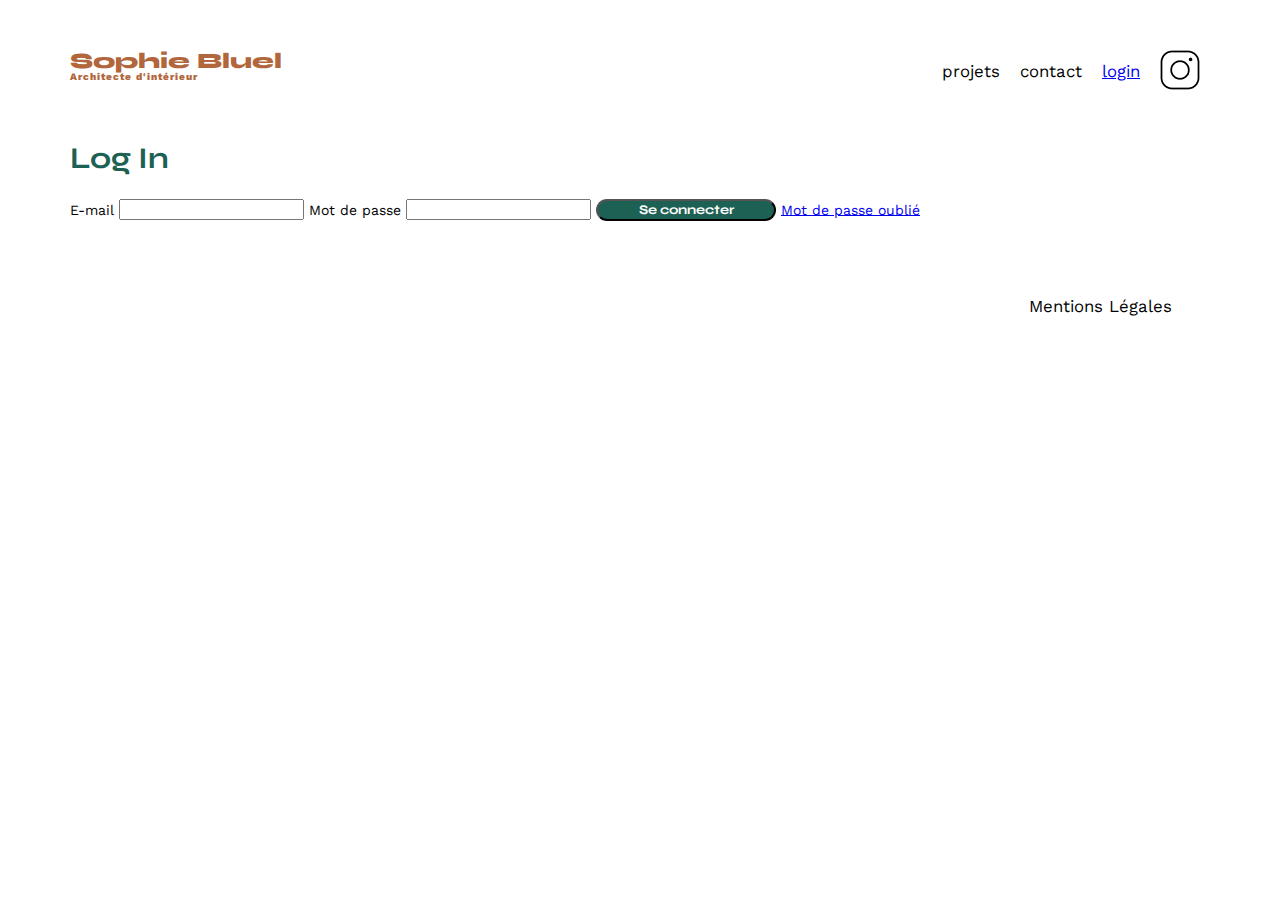
==== FrontEnd/connexion.html @ 97d18412 "Creation et integration de la page de connexion en html et css" ====
<!DOCTYPE html>
<html lang="en">
<head>
    <meta charset="UTF-8">
    <meta name="viewport" content="width=device-width, initial-scale=1.0">
    <title>Login page</title>
    <link rel="preconnect" href="https://fonts.googleapis.com">
	<link rel="preconnect" href="https://fonts.gstatic.com" crossorigin>
	<link href="https://fonts.googleapis.com/css2?family=Syne:wght@700;800&family=Work+Sans&display=swap" rel="stylesheet">
	<meta name="description" content="">
	<link rel="stylesheet" href="./assets/style.css">
    <script type="module" src="./assets/connexion.js"></script>
</head>
<body>
    <div class="main-container-page-connexion">
        <header>
            <h1>Sophie Bluel <span>Architecte d'intérieur</span></h1>
            <nav>
                <ul>
                    <li>projets</li>
                    <li>contact</li>
                    <li><a href="connexion.html">login</a></li>
                    <li><img src="./assets/icons/instagram.png" alt="Instagram"></li>
                </ul>
            </nav>
        </header>
        <section class="connexion">
            <h2>Log In</h2>
            <form novalidate class="login">
                <label for="email">E-mail</label>
                <input type="email" name="email" id="email" required>
                <label id="label-password" for="password">Mot de passe</label>
                <input type="password" name="password" id="password" required>
                <input id="btn-connexion" type="submit" value="Se connecter">
                <a href="#">Mot de passe oublié</a>
            </form>
        </section>
    </div>
    <footer>
        <nav>
            <ul>
                <li>Mentions Légales</li>
            </ul>
        </nav>
    </footer>
</body>
</html>
---- FrontEnd/assets/style.css ----
/* http://meyerweb.com/eric/tools/css/reset/
   v2.0 | 20110126
   License: none (public domain)
*/

html, body, div, span, applet, object, iframe,
h1, h2, h3, h4, h5, h6, p, blockquote, pre,
a, abbr, acronym, address, big, cite, code,
del, dfn, em, img, ins, kbd, q, s, samp,
small, strike, strong, sub, sup, tt, var,
b, u, i, center,
dl, dt, dd, ol, ul, li,
fieldset, form, label, legend,
table, caption, tbody, tfoot, thead, tr, th, td,
article, aside, canvas, details, embed,
figure, figcaption, footer, header, hgroup,
menu, nav, output, ruby, section, summary,
time, mark, audio, video {
	margin: 0;
	padding: 0;
	border: 0;
	font-size: 100%;
	font: inherit;
	vertical-align: baseline;
}
/* HTML5 display-role reset for older browsers */
article, aside, details, figcaption, figure,
footer, header, hgroup, menu, nav, section {
	display: block;
}
body {
	line-height: 1;
}
ol, ul {
	list-style: none;
}
blockquote, q {
	quotes: none;
}
blockquote:before, blockquote:after,
q:before, q:after {
	content: '';
	content: none;
}
table {
	border-collapse: collapse;
	border-spacing: 0;
}
/** end reset css**/
body {
	max-width: 1140px;
	margin:auto;
	font-family: 'Work Sans' ;
	font-size: 14px;
}
header {
	display: flex;
	justify-content: space-between;
	margin: 50px 0
}
section {
	margin: 50px 0
}

h1{
	display: flex;
	flex-direction: column;
	font-family: 'Syne';
	font-size: 22px;
	font-weight: 800;
	color: #B1663C
}

h1 > span {
	font-family: 'Work Sans';
	font-size:10px;
	letter-spacing: 0.1em;
;
}

h2{
	font-family: 'Syne';
	font-weight: 700;
	font-size: 30px;
	color: #1D6154
}
nav ul {
	display: flex;
	align-items: center;
	list-style-type: none;

}
nav li {
	padding: 0 10px;
	font-size: 1.2em;
}

li:hover {
	color: #B1663C;
}
#introduction {
	display: flex;
	align-items: center;
}
#introduction figure {
	flex: 1
}
#introduction img {
	display: block;
	margin: auto;
	width: 80%;
}

#introduction article {
	flex: 1
}
#introduction h2 {
	margin-bottom: 1em;
}

#introduction p {
	margin-bottom: 0.5em;
}

#portfolio {
	margin-top: 150px;
}

#portfolio h2 {
	text-align: center;
	margin-bottom: 1em;
}

.categories {
	width: 585px;
	height: 38px;
	margin: 70px auto 0px auto;
	display: flex;
	justify-content: space-between;
}

.categories button {
	display: block;
	width: 100px;
	height: 37px;
	background-color: #fff;
	color: #1D6154;
	border: 1px solid #1D6154;
	border-radius: 60px;
	font-family: 'syne';
	font-weight: 700;
	font-size: 16px;
	line-height: 19.2px;
}

.categories button:nth-child(3) {
	width: 157px;
}

.categories button:nth-child(4) {
	width: 198px;
}

.categories button:focus {
	background-color: #1D6154;
	color: #fff;
}

.gallery {
	width: 100%;
	margin-top: 50px;
	display: grid;
	grid-template-columns: 1fr 1fr 1fr;
	grid-column-gap: 20px;
	grid-row-gap: 20px;
}

.gallery img {
	width: 100%;

}
#contact {
	width: 50%;
	margin: auto;
}
#contact > * {
	text-align: center;

}
#contact h2{
	margin-top: 70px;
	margin-bottom: 20px;
}
#contact form {
	text-align: left;
	margin-top:30px;
	display: flex;
	flex-direction: column;
}

#contact input {
	height: 50px;
	font-size: 1.2em;
	border: none;
	box-shadow: 0px 4px 14px rgba(0, 0, 0, 0.09);
}
#contact label {
	margin: 2em 0 1em 0;
}
#contact textarea {
	border: none;
	box-shadow: 0px 4px 14px rgba(0, 0, 0, 0.09);
}

input[type="submit"]{
	font-family: 'Syne';
	font-weight: 700;
	color: white;
	background-color: #1D6154;
	margin : 2em auto ;
	width: 180px;
	text-align: center;
	border-radius: 60px ;
}

footer nav ul {
	display: flex;
	justify-content: flex-end;
	margin: 2em
}
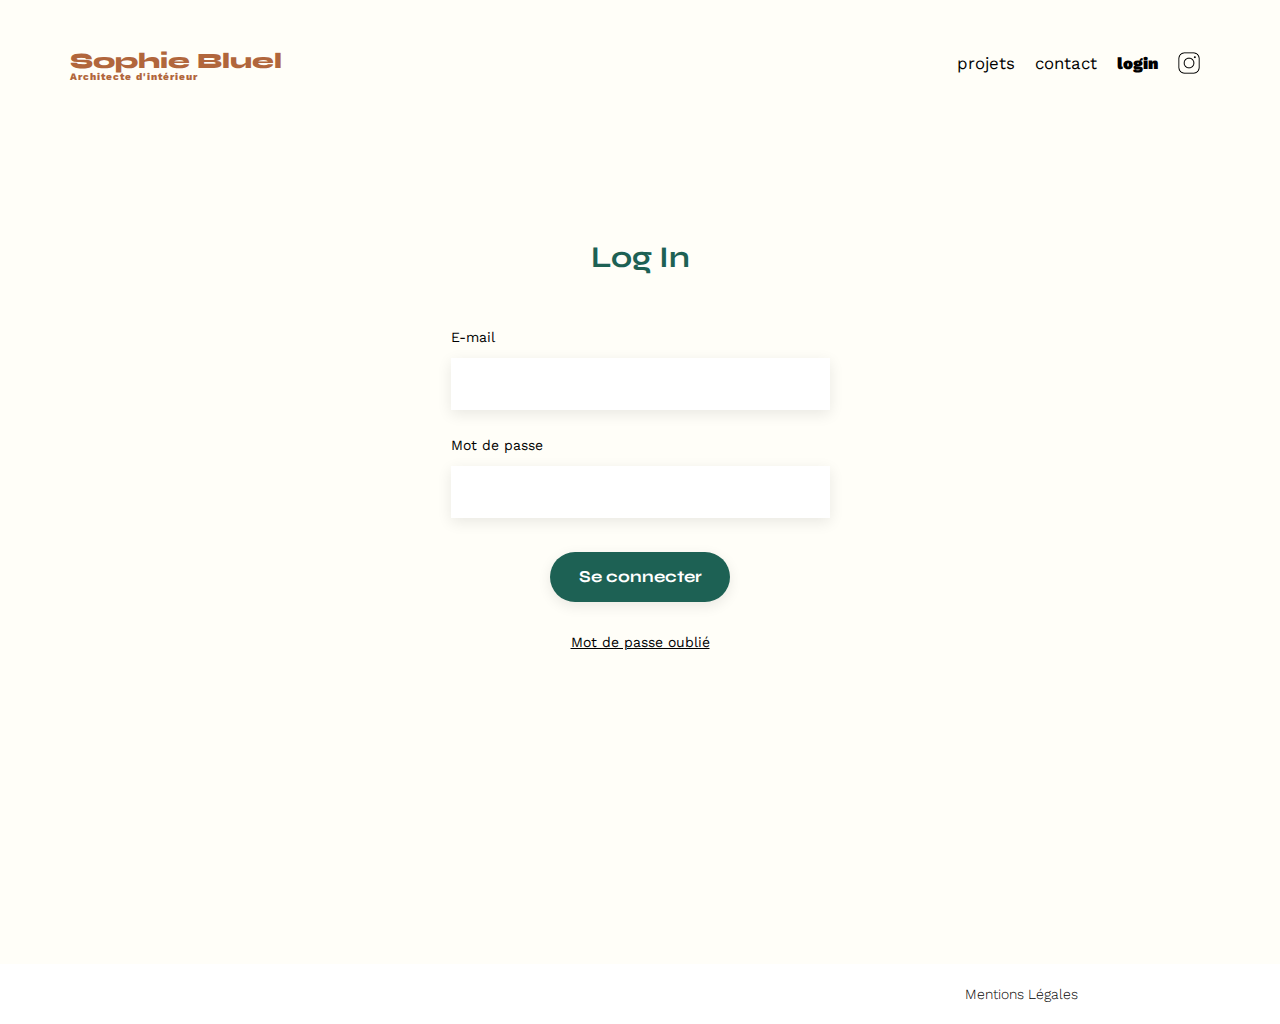
==== commit 3fb2dc4e: "Actualisation du fichier connexion.html" ====
--- a/FrontEnd/connexion.html
+++ b/FrontEnd/connexion.html
@@ -26,7 +26,7 @@
         </header>
         <section class="connexion">
             <h2>Log In</h2>
-            <form novalidate class="login">
+            <form class="login">
                 <label for="email">E-mail</label>
                 <input type="email" name="email" id="email" required>
                 <label id="label-password" for="password">Mot de passe</label>
--- a/FrontEnd/assets/style.css
+++ b/FrontEnd/assets/style.css
@@ -30,6 +30,10 @@
 }
 body {
 	line-height: 1;
+	background-color: #FFFEF8;
+	display: flex;
+	flex-direction: column;
+	align-items: center;
 }
 ol, ul {
 	list-style: none;
@@ -47,17 +51,72 @@
 	border-spacing: 0;
 }
 /** end reset css**/
-body {
+.main-container, .main-container-page-edit {
 	max-width: 1140px;
+	margin: auto;
+	font-family: 'Work Sans' ;
+	font-size: 14px;
+}
+
+.main-container-page-connexion {
+	max-width: 1140px;
+	height: 964px;
 	margin:auto;
 	font-family: 'Work Sans' ;
 	font-size: 14px;
 }
+
+.modification {
+	width: 100%;
+	height: 59px;
+	display: flex;
+	justify-content: center;
+	align-items: center;
+	background-color: #000;
+	position: fixed;
+	z-index: 10;
+}
+
+.modification i {
+	color: #FFFFFF;
+	width: 15.58px;
+	height: 15.58px;
+	margin-right: 7px;
+}
+
+.modification p {
+	color: #FFFFFF;
+	font-family: 'Work sans';
+	font-size: 16px;
+	font-weight: 400;
+	line-height: 18.77px;
+	margin-left: 7px;
+}
+
+.modification.masquer {
+	display: none;
+}
+
 header {
 	display: flex;
 	justify-content: space-between;
-	margin: 50px 0
-}
+	margin: 50px 0;
+	width: 1140px;
+	height: 42px;
+	font-family: 'Work Sans';
+}
+
+.main-container-page-edit header {
+	margin-top: 100px;
+}
+
+main {
+	width: 955px;
+	margin: 150px auto 0px auto;
+	position: relative;
+}
+
+
 section {
 	margin: 50px 0
 }
@@ -68,14 +127,15 @@
 	font-family: 'Syne';
 	font-size: 22px;
 	font-weight: 800;
-	color: #B1663C
+	color: #B1663C;
+	width: 213px;
+	height: 42px;
 }
 
 h1 > span {
 	font-family: 'Work Sans';
 	font-size:10px;
 	letter-spacing: 0.1em;
-;
 }
 
 h2{
@@ -84,66 +144,156 @@
 	font-size: 30px;
 	color: #1D6154
 }
+
 nav ul {
 	display: flex;
 	align-items: center;
+	justify-content: space-between;
 	list-style-type: none;
-
-}
-nav li {
+}
+
+nav ul li {
+	font-size: 16px;
+	font-weight: 400;
+	line-height: 18.77px;
 	padding: 0 10px;
 	font-size: 1.2em;
-}
-
-li:hover {
-	color: #B1663C;
-}
+	text-align: center;
+	cursor: default;
+}
+
+nav ul li a {
+	text-decoration: none;
+	color: #000;
+}
+
+nav ul li img {
+	position: relative;
+	top: 2px;
+	width: 22px;
+	height: 22PX;
+}
+
+.main-container-page-connexion header nav ul li a {
+	cursor: unset;
+	font-weight: 1000;
+}
+
+header nav ul li:hover, header nav ul li a:hover {
+	font-weight: 1000;
+}
+
+.main-container-page-connexion header nav ul li a:hover {
+	font-size: 18px;
+}
+
 #introduction {
 	display: flex;
 	align-items: center;
 }
+
 #introduction figure {
 	flex: 1
 }
-#introduction img {
+
+#introduction figure img {
 	display: block;
 	margin: auto;
-	width: 80%;
+	width: 474px;
+	height: 355px;
 }
 
 #introduction article {
-	flex: 1
-}
-#introduction h2 {
-	margin-bottom: 1em;
+	flex: 1;
+	height: 228px;
+}
+
+#introduction article .paragraphe {
+	width: 404px;
+	height: 192px;
+	margin: 0px 0px 0px auto;
+}
+#introduction article h2 {
+	width: 303px;
+	height: 36px;
+	margin: 0px auto 20px 70px;
 }
 
 #introduction p {
-	margin-bottom: 0.5em;
+	margin-bottom: 1.5em;
 }
 
 #portfolio {
 	margin-top: 150px;
-}
-
-#portfolio h2 {
-	text-align: center;
+	display: flex;
+	flex-direction: column;
+	justify-content: center;
+	align-items: center;
+}
+
+#portfolio .titre-projets {
 	margin-bottom: 1em;
+	display: flex;
+	justify-content: center;
+	align-items: center;
+}
+
+#portfolio .titre-projets h2 {
+	height: 40px;
+	display: flex;
+	justify-content: center;
+	align-items: center;
+}
+
+.btn-modifier {
+	width: 80px;
+	margin-left: 60px;
+	height: 16px;
+	display: flex;
+	justify-content: space-between;
+	align-items: center;
+	text-decoration: none;
+	text-align: center;
+	color: #000;
+}
+
+.btn-modifier.invisible {
+	display: none;
+}
+
+#portfolio .titre-projets a p {
+	font-family: 'Work sans';
+	font-size: 14px;
+	font-weight: 400;
+	line-height: 16.42px;
+	text-align: center;
+}
+
+#portfolio .titre-projets a i {
+	height: 15.58px;
+	width: 15.58px;
 }
 
 .categories {
-	width: 585px;
+	width: 100%;
 	height: 38px;
-	margin: 70px auto 0px auto;
-	display: flex;
-	justify-content: space-between;
+	margin: 70px 0px 0px 0px;
+	display: flex;
+	justify-content: center;
+}
+
+.categories.btn-inactive {
+	display: none;
 }
 
 .categories button {
-	display: block;
-	width: 100px;
+	display: flex;
+	justify-content: center;
+	align-items: center;
+	min-width: 100px;
+	padding: 0px 26px;
 	height: 37px;
-	background-color: #fff;
+	background-color: #FFFEF8;
 	color: #1D6154;
 	border: 1px solid #1D6154;
 	border-radius: 60px;
@@ -151,14 +301,7 @@
 	font-weight: 700;
 	font-size: 16px;
 	line-height: 19.2px;
-}
-
-.categories button:nth-child(3) {
-	width: 157px;
-}
-
-.categories button:nth-child(4) {
-	width: 198px;
+	margin: 0px 5px;
 }
 
 .categories button:focus {
@@ -177,39 +320,59 @@
 
 .gallery img {
 	width: 100%;
-
-}
+}
+
+.connexion {
+	width: 379px;
+	margin: 150px auto;
+}
+
 #contact {
 	width: 50%;
 	margin: auto;
-}
-#contact > * {
-	text-align: center;
-
-}
-#contact h2{
+	z-index: 10;
+}
+#contact, .connexion > * {
+	text-align: center;
+
+}
+#contact h2, .connexion h2{
 	margin-top: 70px;
 	margin-bottom: 20px;
 }
-#contact form {
+#contact form, .connexion form {
 	text-align: left;
 	margin-top:30px;
 	display: flex;
 	flex-direction: column;
 }
 
-#contact input {
+#contact input, .connexion input {
 	height: 50px;
 	font-size: 1.2em;
 	border: none;
 	box-shadow: 0px 4px 14px rgba(0, 0, 0, 0.09);
 }
-#contact label {
+#contact label, .connexion label {
 	margin: 2em 0 1em 0;
 }
 #contact textarea {
 	border: none;
 	box-shadow: 0px 4px 14px rgba(0, 0, 0, 0.09);
+}
+
+.connexion .login a {
+	text-align: center;
+	color: #000;
+}
+
+.connexion .login p {
+	margin-top: 20px;
+	text-align: center;
+	color: red;
+	font-size: 18px;
+	font-weight: 700;
+	font-family: 'Work sans';
 }
 
 input[type="submit"]{
@@ -221,10 +384,47 @@
 	width: 180px;
 	text-align: center;
 	border-radius: 60px ;
+	cursor: pointer;
+}
+
+.connexion input[type="submit"]:hover {
+	background-color: #0a352d;
+}
+
+.connexion .login .email, .connexion .login .password {
+	border: 2px solid red;
+}
+
+.connexion .login .email:focus, .connexion .login .password:focus {
+	outline: none;
+}
+
+#msg-erreur-saisi-email, #msg-erreur-saisi-password {
+	text-align: center;
+	color: red;
+	font-size: 18px;
+	margin-top: 10px;
+	font-weight: 500;
+}
+
+footer {
+	width: 100vw;
+	max-width: 1440px;
+	height: 60px;
+	background-color: #ffffff;
+	margin: 0px auto;
+	display: flex;
+	justify-content: flex-end;
+	align-items: center;
 }
 
 footer nav ul {
-	display: flex;
-	justify-content: flex-end;
-	margin: 2em
+	margin: auto 12em;
+}
+
+footer nav ul li {
+	font-family: 'Work Sans';
+	font-size: 14px;
+	font-weight: 300;
+	line-height: 16.42px;
 }